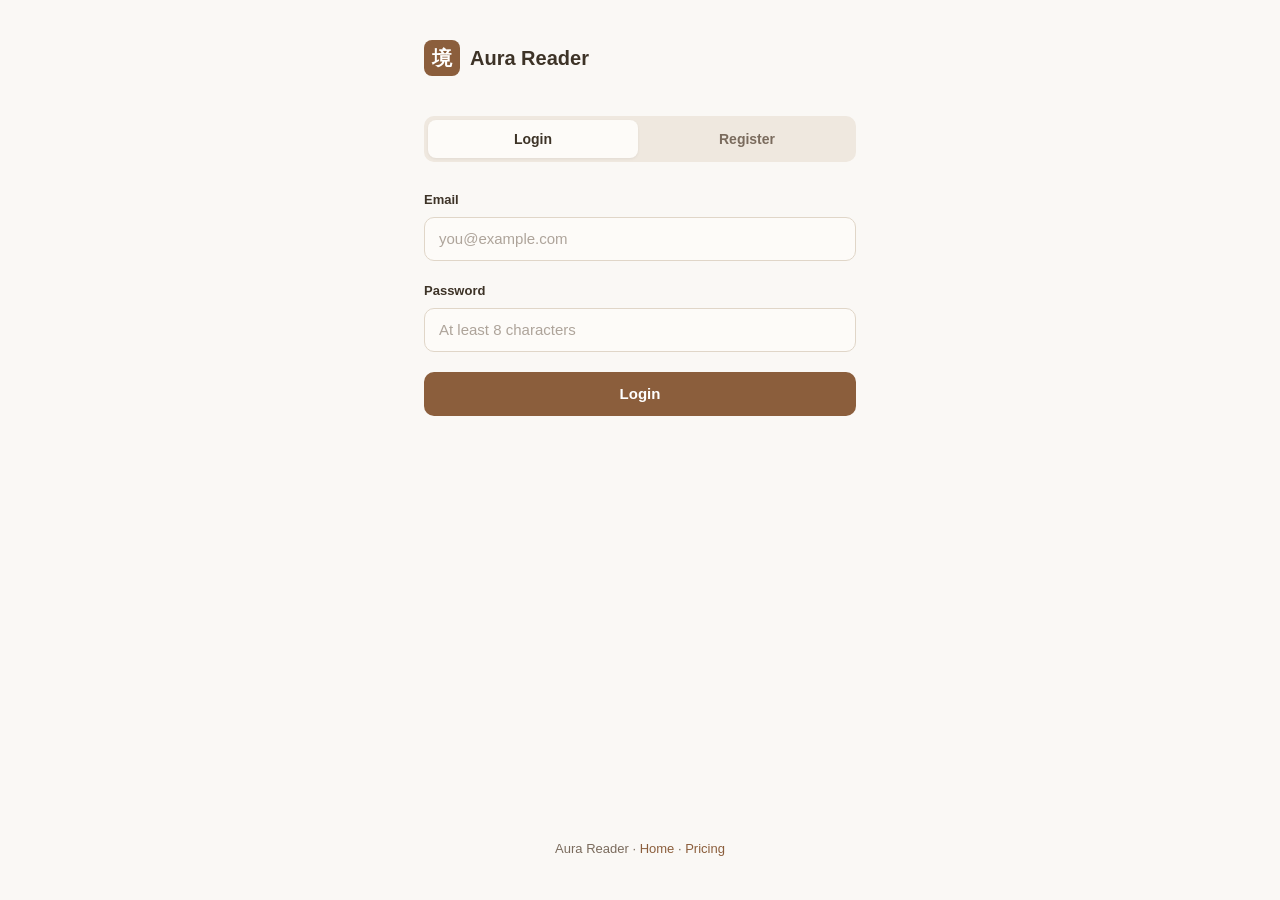
==== login.html @ 0a2513a4 "Aura Reader Pages - login, pricing, home" ====
<!DOCTYPE html>
<html lang="zh-CN">
<head>
  <meta charset="UTF-8">
  <meta name="viewport" content="width=device-width, initial-scale=1.0">
  <title>Aura Reader · Login</title>
  <link rel="stylesheet" href="assets/style.css">
</head>
<body>
  <div class="page">
    <div class="logo">
      <div class="logo-mark">境</div>
      <span class="logo-text">Aura Reader</span>
    </div>

    <div id="alertBox" class="alert alert-error hidden"></div>
    <div id="successBox" class="alert alert-success hidden"></div>

    <div class="auth-tabs">
      <button class="auth-tab active" id="tabLogin">Login</button>
      <button class="auth-tab" id="tabRegister">Register</button>
    </div>

    <!-- Login Form -->
    <form id="loginForm">
      <div class="form-group">
        <label class="form-label" for="loginEmail">Email</label>
        <input class="form-input" type="email" id="loginEmail" placeholder="you@example.com" required>
      </div>
      <div class="form-group">
        <label class="form-label" for="loginPassword">Password</label>
        <input class="form-input" type="password" id="loginPassword" placeholder="At least 8 characters" required>
      </div>
      <button type="submit" class="btn btn-primary btn-block" id="loginBtn">
        <span class="btn-text">Login</span>
        <span class="spinner hidden" id="loginSpinner"></span>
      </button>
    </form>

    <!-- Register Form -->
    <form id="registerForm" class="hidden">
      <div class="form-group">
        <label class="form-label" for="regEmail">Email</label>
        <input class="form-input" type="email" id="regEmail" placeholder="you@example.com" required>
      </div>
      <div class="form-group">
        <label class="form-label" for="regPassword">Password</label>
        <input class="form-input" type="password" id="regPassword" placeholder="At least 8 characters" required>
      </div>
      <div class="form-group">
        <label class="form-label" for="regPassword2">Confirm Password</label>
        <input class="form-input" type="password" id="regPassword2" placeholder="Re-enter password" required>
      </div>
      <button type="submit" class="btn btn-primary btn-block" id="registerBtn">
        <span class="btn-text">Create Account</span>
        <span class="spinner hidden" id="regSpinner"></span>
      </button>
    </form>

    <!-- Logged In View -->
    <div id="loggedInView" class="hidden">
      <div class="card text-center">
        <h2 style="font-size:18px;margin-bottom:12px;">Logged in</h2>
        <p class="text-muted mb-16" id="loggedInEmail"></p>
        <div id="planBadge" class="badge badge-free">Free</div>
        <div id="proStatus" class="mt-24">
          <p class="text-muted" style="font-size:14px;">Your Pro status has been synced to the extension.</p>
          <p class="text-muted mt-8" style="font-size:13px;">You can close this page and return to Aura Reader.</p>
        </div>
        <div id="upgradeCta" class="mt-24">
          <a href="pricing.html" class="btn btn-primary btn-block">Upgrade to Pro — $12.99</a>
        </div>
        <button class="btn btn-outline btn-block mt-16" id="logoutBtn">Log Out</button>
      </div>
    </div>

    <div class="page-footer">
      <p>Aura Reader · <a href="index.html">Home</a> · <a href="pricing.html">Pricing</a></p>
    </div>
  </div>

  <script>
    const API_BASE = 'https://aura-reader-api.fenghua25.workers.dev';
    const TOKEN_KEY = 'aura-jwt';

    // --- Token helpers ---
    function getToken() { return localStorage.getItem(TOKEN_KEY); }
    function setToken(t) { localStorage.setItem(TOKEN_KEY, t); }
    function clearToken() { localStorage.removeItem(TOKEN_KEY); localStorage.removeItem('aura-pro-status'); }
    function getEmail() {
      const token = getToken();
      if (!token) return null;
      try {
        const payload = JSON.parse(atob(token.split('.')[1]));
        return payload.email;
      } catch { return null; }
    }

    // --- UI helpers ---
    function showAlert(msg) {
      const box = document.getElementById('alertBox');
      box.textContent = msg;
      box.classList.remove('hidden');
      setTimeout(() => box.classList.add('hidden'), 5000);
    }
    function showSuccess(msg) {
      const box = document.getElementById('successBox');
      box.textContent = msg;
      box.classList.remove('hidden');
      setTimeout(() => box.classList.add('hidden'), 5000);
    }
    function hideAlerts() {
      document.getElementById('alertBox').classList.add('hidden');
      document.getElementById('successBox').classList.add('hidden');
    }

    // --- Tab switching ---
    const tabLogin = document.getElementById('tabLogin');
    const tabRegister = document.getElementById('tabRegister');
    const loginForm = document.getElementById('loginForm');
    const registerForm = document.getElementById('registerForm');

    tabLogin.addEventListener('click', () => {
      tabLogin.classList.add('active');
      tabRegister.classList.remove('active');
      loginForm.classList.remove('hidden');
      registerForm.classList.add('hidden');
      hideAlerts();
    });
    tabRegister.addEventListener('click', () => {
      tabRegister.classList.add('active');
      tabLogin.classList.remove('active');
      registerForm.classList.remove('hidden');
      loginForm.classList.add('hidden');
      hideAlerts();
    });

    // --- Login ---
    loginForm.addEventListener('submit', async (e) => {
      e.preventDefault();
      hideAlerts();
      const email = document.getElementById('loginEmail').value.trim();
      const password = document.getElementById('loginPassword').value;

      if (!email || !password) { showAlert('Please fill in all fields.'); return; }

      const btn = document.getElementById('loginBtn');
      btn.querySelector('.btn-text').classList.add('hidden');
      btn.querySelector('.spinner').classList.remove('hidden');
      btn.disabled = true;

      try {
        const res = await fetch(API_BASE + '/api/auth/login', {
          method: 'POST',
          headers: { 'Content-Type': 'application/json' },
          body: JSON.stringify({ email, password })
        });
        const data = await res.json();

        if (data.token) {
          setToken(data.token);
          await checkStatusAndShow();
        } else {
          showAlert(data.error || 'Login failed. Please check your credentials.');
        }
      } catch (err) {
        showAlert('Network error. Please check your connection and try again.');
      } finally {
        btn.querySelector('.btn-text').classList.remove('hidden');
        btn.querySelector('.spinner').classList.add('hidden');
        btn.disabled = false;
      }
    });

    // --- Register ---
    registerForm.addEventListener('submit', async (e) => {
      e.preventDefault();
      hideAlerts();
      const email = document.getElementById('regEmail').value.trim();
      const password = document.getElementById('regPassword').value;
      const password2 = document.getElementById('regPassword2').value;

      if (!email || !password) { showAlert('Please fill in all fields.'); return; }
      if (password.length < 8) { showAlert('Password must be at least 8 characters.'); return; }
      if (password !== password2) { showAlert('Passwords do not match.'); return; }

      const btn = document.getElementById('registerBtn');
      btn.querySelector('.btn-text').classList.add('hidden');
      btn.querySelector('.spinner').classList.remove('hidden');
      btn.disabled = true;

      try {
        const res = await fetch(API_BASE + '/api/auth/register', {
          method: 'POST',
          headers: { 'Content-Type': 'application/json' },
          body: JSON.stringify({ email, password })
        });
        const data = await res.json();

        if (data.token) {
          setToken(data.token);
          showSuccess('Account created! Redirecting...');
          setTimeout(() => checkStatusAndShow(), 800);
        } else {
          showAlert(data.error || 'Registration failed.');
        }
      } catch (err) {
        showAlert('Network error. Please check your connection and try again.');
      } finally {
        btn.querySelector('.btn-text').classList.remove('hidden');
        btn.querySelector('.spinner').classList.add('hidden');
        btn.disabled = false;
      }
    });

    // --- Check status and show logged-in view ---
    async function checkStatusAndShow() {
      const token = getToken();
      if (!token) return;

      const email = getEmail();
      document.getElementById('loggedInEmail').textContent = email || '';

      let paid = false;
      try {
        const res = await fetch(API_BASE + '/api/user/status', {
          headers: { 'Authorization': 'Bearer ' + token }
        });
        if (res.status === 401) {
          clearToken();
          showAlert('Session expired. Please log in again.');
          return;
        }
        const data = await res.json();
        paid = data.paid;
        localStorage.setItem('aura-pro-status', JSON.stringify({
          paid: data.paid,
          plan: data.plan,
          cachedAt: Date.now()
        }));
      } catch (err) {
        // Network error — fall back to local cache
        try {
          const cached = JSON.parse(localStorage.getItem('aura-pro-status') || '{}');
          paid = cached.paid || false;
        } catch { paid = false; }
      }

      // Update UI
      const badge = document.getElementById('planBadge');
      const upgradeCta = document.getElementById('upgradeCta');
      const proStatus = document.getElementById('proStatus');

      if (paid) {
        badge.textContent = 'Pro';
        badge.className = 'badge badge-pro';
        upgradeCta.classList.add('hidden');
        proStatus.classList.remove('hidden');
      } else {
        badge.textContent = 'Free';
        badge.className = 'badge badge-free';
        upgradeCta.classList.remove('hidden');
        proStatus.classList.add('hidden');
      }

      // Show logged-in view, hide forms
      loginForm.classList.add('hidden');
      registerForm.classList.add('hidden');
      document.querySelector('.auth-tabs').classList.add('hidden');
      document.getElementById('loggedInView').classList.remove('hidden');
    }

    // --- Logout ---
    document.getElementById('logoutBtn').addEventListener('click', () => {
      clearToken();
      document.getElementById('loggedInView').classList.add('hidden');
      loginForm.classList.remove('hidden');
      document.querySelector('.auth-tabs').classList.remove('hidden');
      tabLogin.click();
      showSuccess('Logged out successfully.');
    });

    // --- Auto-check on page load ---
    if (getToken()) {
      checkStatusAndShow();
    }

    // --- Handle redirect param ---
    const params = new URLSearchParams(window.location.search);
    const redirect = params.get('redirect');
    if (redirect) {
      sessionStorage.setItem('aura-redirect', redirect);
    }
  </script>
</body>
</html>
---- assets/style.css ----
/* Aura Reader Pages — Shared Styles
   Warm parchment palette matching the extension's design language */

:root {
  --bg: #faf8f5;
  --surface: #fdfbf8;
  --fg: #3d3327;
  --muted: #7a6b5d;
  --border: #e0d6c8;
  --border-subtle: #efe8df;
  --primary: #8b5e3c;
  --primary-strong: #7a4f2f;
  --primary-soft: rgba(139,94,60,0.12);
  --primary-on: #fff;
  --success: #1a7f37;
  --error: #d1242f;
  --radius: 10px;
  --radius-lg: 16px;
  --shadow: 0 4px 24px rgba(28,24,20,0.08), 0 1px 4px rgba(28,24,20,0.04);
  --shadow-lg: 0 16px 64px rgba(28,24,20,0.12), 0 4px 16px rgba(28,24,20,0.06);
  --font-sans: -apple-system, BlinkMacSystemFont, "Segoe UI", "PingFang SC", "Microsoft YaHei", sans-serif;
  --font-serif: Georgia, "Times New Roman", "Songti SC", serif;
}

* { box-sizing: border-box; margin: 0; padding: 0; }

html, body {
  font-family: var(--font-sans);
  color: var(--fg);
  background: var(--bg);
  line-height: 1.6;
  -webkit-font-smoothing: antialiased;
}

a { color: var(--primary); text-decoration: none; }
a:hover { text-decoration: underline; }

/* === Layout === */
.page {
  max-width: 480px;
  margin: 0 auto;
  padding: 40px 24px;
  min-height: 100vh;
  display: flex;
  flex-direction: column;
}

.page-wide {
  max-width: 800px;
  margin: 0 auto;
  padding: 40px 24px;
  min-height: 100vh;
}

/* === Logo / Header === */
.logo {
  display: flex;
  align-items: center;
  gap: 10px;
  margin-bottom: 40px;
}
.logo-mark {
  width: 36px; height: 36px;
  background: var(--primary);
  border-radius: 8px;
  display: flex;
  align-items: center;
  justify-content: center;
  color: var(--primary-on);
  font-family: var(--font-serif);
  font-size: 20px;
  font-weight: 700;
}
.logo-text {
  font-size: 20px;
  font-weight: 700;
  color: var(--fg);
}

/* === Forms === */
.form-group {
  margin-bottom: 20px;
}
.form-label {
  display: block;
  font-size: 13px;
  font-weight: 600;
  color: var(--fg);
  margin-bottom: 6px;
}
.form-input {
  width: 100%;
  height: 44px;
  padding: 0 14px;
  border: 1px solid var(--border);
  border-radius: var(--radius);
  font-size: 15px;
  font-family: var(--font-sans);
  color: var(--fg);
  background: var(--surface);
  outline: none;
  transition: border-color 150ms ease, box-shadow 150ms ease;
}
.form-input:focus {
  border-color: var(--primary);
  box-shadow: 0 0 0 3px var(--primary-soft);
}
.form-input::placeholder { color: var(--muted); opacity: 0.6; }

/* === Buttons === */
.btn {
  display: inline-flex;
  align-items: center;
  justify-content: center;
  height: 44px;
  padding: 0 24px;
  border: none;
  border-radius: var(--radius);
  font-size: 15px;
  font-weight: 600;
  font-family: var(--font-sans);
  cursor: pointer;
  transition: background 150ms ease, transform 100ms ease;
  text-decoration: none;
}
.btn:hover { text-decoration: none; }
.btn:active { transform: scale(0.98); }
.btn-primary {
  background: var(--primary);
  color: var(--primary-on);
}
.btn-primary:hover { background: var(--primary-strong); }
.btn-outline {
  background: transparent;
  border: 1px solid var(--border);
  color: var(--fg);
}
.btn-outline:hover { background: var(--border-subtle); }
.btn-block { width: 100%; }
.btn-lg { height: 50px; font-size: 16px; }

/* === Card === */
.card {
  background: var(--surface);
  border: 1px solid var(--border);
  border-radius: var(--radius-lg);
  box-shadow: var(--shadow);
  padding: 32px;
}

/* === Alert === */
.alert {
  padding: 12px 16px;
  border-radius: var(--radius);
  font-size: 14px;
  margin-bottom: 20px;
}
.alert-error {
  background: rgba(209,36,47,0.08);
  color: var(--error);
  border: 1px solid rgba(209,36,47,0.2);
}
.alert-success {
  background: rgba(26,127,55,0.08);
  color: var(--success);
  border: 1px solid rgba(26,127,55,0.2);
}
.alert-info {
  background: var(--primary-soft);
  color: var(--primary);
}

/* === Tabs === */
.auth-tabs {
  display: flex;
  gap: 4px;
  background: var(--border-subtle);
  border-radius: var(--radius);
  padding: 4px;
  margin-bottom: 28px;
}
.auth-tab {
  flex: 1;
  height: 38px;
  border: none;
  background: transparent;
  border-radius: 8px;
  font-size: 14px;
  font-weight: 600;
  font-family: var(--font-sans);
  color: var(--muted);
  cursor: pointer;
  transition: background 150ms ease, color 150ms ease;
}
.auth-tab.active {
  background: var(--surface);
  color: var(--fg);
  box-shadow: 0 1px 3px rgba(0,0,0,0.06);
}

/* === Pricing === */
.price-tag {
  text-align: center;
  margin: 24px 0;
}
.price-amount {
  font-size: 48px;
  font-weight: 800;
  color: var(--primary);
  font-family: var(--font-serif);
}
.price-period {
  font-size: 14px;
  color: var(--muted);
}

.feature-list {
  list-style: none;
  margin: 24px 0;
}
.feature-list li {
  padding: 10px 0 10px 28px;
  position: relative;
  font-size: 15px;
  color: var(--fg);
  border-bottom: 1px solid var(--border-subtle);
}
.feature-list li:last-child { border-bottom: none; }
.feature-list li::before {
  content: '';
  position: absolute;
  left: 0;
  top: 16px;
  width: 16px;
  height: 16px;
  background: var(--primary);
  border-radius: 50%;
  background-image: url("data:image/svg+xml,%3Csvg xmlns='http://www.w3.org/2000/svg' width='12' height='12' viewBox='0 0 16 16'%3E%3Cpath d='M13.78 4.22a.75.75 0 0 1 0 1.06l-7.25 7.25a.75.75 0 0 1-1.06 0L2.22 9.28a.75.75 0 1 1 1.06-1.06l2.69 2.69 6.72-6.69a.75.75 0 0 1 1.06 0Z' fill='white'/%3E%3C/svg%3E");
  background-repeat: no-repeat;
  background-position: center;
  background-size: 12px;
}

/* === Status badge === */
.badge {
  display: inline-flex;
  align-items: center;
  gap: 4px;
  padding: 4px 12px;
  border-radius: 20px;
  font-size: 12px;
  font-weight: 700;
  letter-spacing: 0.03em;
}
.badge-free { background: var(--border-subtle); color: var(--muted); }
.badge-pro { background: var(--primary-soft); color: var(--primary); }

/* === Footer === */
.page-footer {
  margin-top: auto;
  padding-top: 40px;
  text-align: center;
  font-size: 13px;
  color: var(--muted);
}

/* === Misc === */
.hidden { display: none !important; }
.text-center { text-align: center; }
.text-muted { color: var(--muted); }
.mt-8 { margin-top: 8px; }
.mt-16 { margin-top: 16px; }
.mt-24 { margin-top: 24px; }
.mt-32 { margin-top: 32px; }
.mb-8 { margin-bottom: 8px; }
.mb-16 { margin-bottom: 16px; }
.mb-24 { margin-bottom: 24px; }

/* === Spinner === */
.spinner {
  display: inline-block;
  width: 16px;
  height: 16px;
  border: 2px solid var(--border);
  border-top-color: var(--primary);
  border-radius: 50%;
  animation: spin 0.6s linear infinite;
}
@keyframes spin { to { transform: rotate(360deg); } }

/* === Responsive === */
@media (max-width: 520px) {
  .page { padding: 24px 16px; }
  .card { padding: 24px 20px; }
  .price-amount { font-size: 40px; }
}
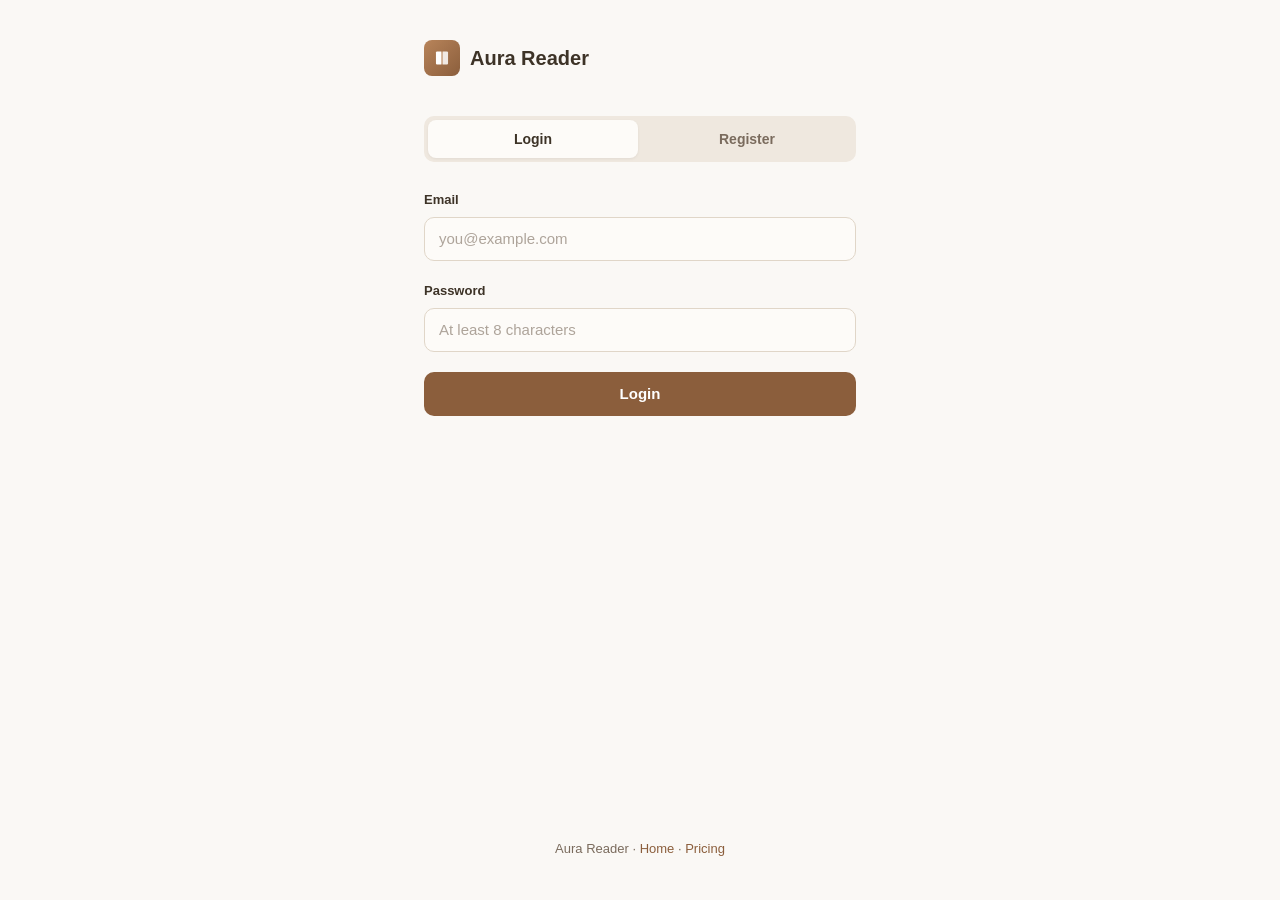
==== commit 7e929880: "update: landing page adjustments" ====
--- a/login.html
+++ b/login.html
@@ -9,7 +9,7 @@
 <body>
   <div class="page">
     <div class="logo">
-      <div class="logo-mark">境</div>
+      <div class="logo-mark"></div>
       <span class="logo-text">Aura Reader</span>
     </div>
 
@@ -268,6 +268,7 @@
       registerForm.classList.add('hidden');
       document.querySelector('.auth-tabs').classList.add('hidden');
       document.getElementById('loggedInView').classList.remove('hidden');
+      consumeRedirect();
     }
 
     // --- Logout ---
@@ -291,6 +292,17 @@
     if (redirect) {
       sessionStorage.setItem('aura-redirect', redirect);
     }
+
+    // --- Consume stored redirect after successful login (site-internal only) ---
+    function consumeRedirect() {
+      const dest = sessionStorage.getItem('aura-redirect');
+      sessionStorage.removeItem('aura-redirect');
+      if (dest && dest.startsWith('/') && !dest.startsWith('//') && !dest.includes('://')) {
+        window.location.href = dest;
+        return true;
+      }
+      return false;
+    }
   </script>
 </body>
 </html>
--- a/assets/style.css
+++ b/assets/style.css
@@ -1,3 +1,5 @@
+@import url('https://fonts.googleapis.com/css2?family=Noto+Serif+SC:wght@600;700&display=swap');
+
 /* Aura Reader Pages — Shared Styles
    Warm parchment palette matching the extension's design language */
 
@@ -19,7 +21,7 @@
   --shadow: 0 4px 24px rgba(28,24,20,0.08), 0 1px 4px rgba(28,24,20,0.04);
   --shadow-lg: 0 16px 64px rgba(28,24,20,0.12), 0 4px 16px rgba(28,24,20,0.06);
   --font-sans: -apple-system, BlinkMacSystemFont, "Segoe UI", "PingFang SC", "Microsoft YaHei", sans-serif;
-  --font-serif: Georgia, "Times New Roman", "Songti SC", serif;
+  --font-serif: "Noto Serif SC", Georgia, "Times New Roman", "Songti SC", serif;
 }
 
 * { box-sizing: border-box; margin: 0; padding: 0; }
@@ -61,15 +63,9 @@
 }
 .logo-mark {
   width: 36px; height: 36px;
-  background: var(--primary);
   border-radius: 8px;
-  display: flex;
-  align-items: center;
-  justify-content: center;
-  color: var(--primary-on);
-  font-family: var(--font-serif);
-  font-size: 20px;
-  font-weight: 700;
+  background: url("data:image/svg+xml,%3Csvg%20xmlns='http://www.w3.org/2000/svg'%20width='40'%20height='40'%20viewBox='0%200%2040%2040'%20fill='none'%3E%3Crect%20x='9'%20y='8'%20width='11'%20height='24'%20rx='2'%20fill='%23fff'/%3E%3Crect%20x='20'%20y='8'%20width='11'%20height='24'%20rx='2'%20fill='%23fff'%20opacity='.85'/%3E%3Crect%20x='19'%20y='8'%20width='2'%20height='24'%20fill='%23b8845a'/%3E%3C/svg%3E") center / 22px 22px no-repeat, linear-gradient(135deg,#b8845a,#8b5e3c);
+  flex-shrink: 0;
 }
 .logo-text {
   font-size: 20px;
